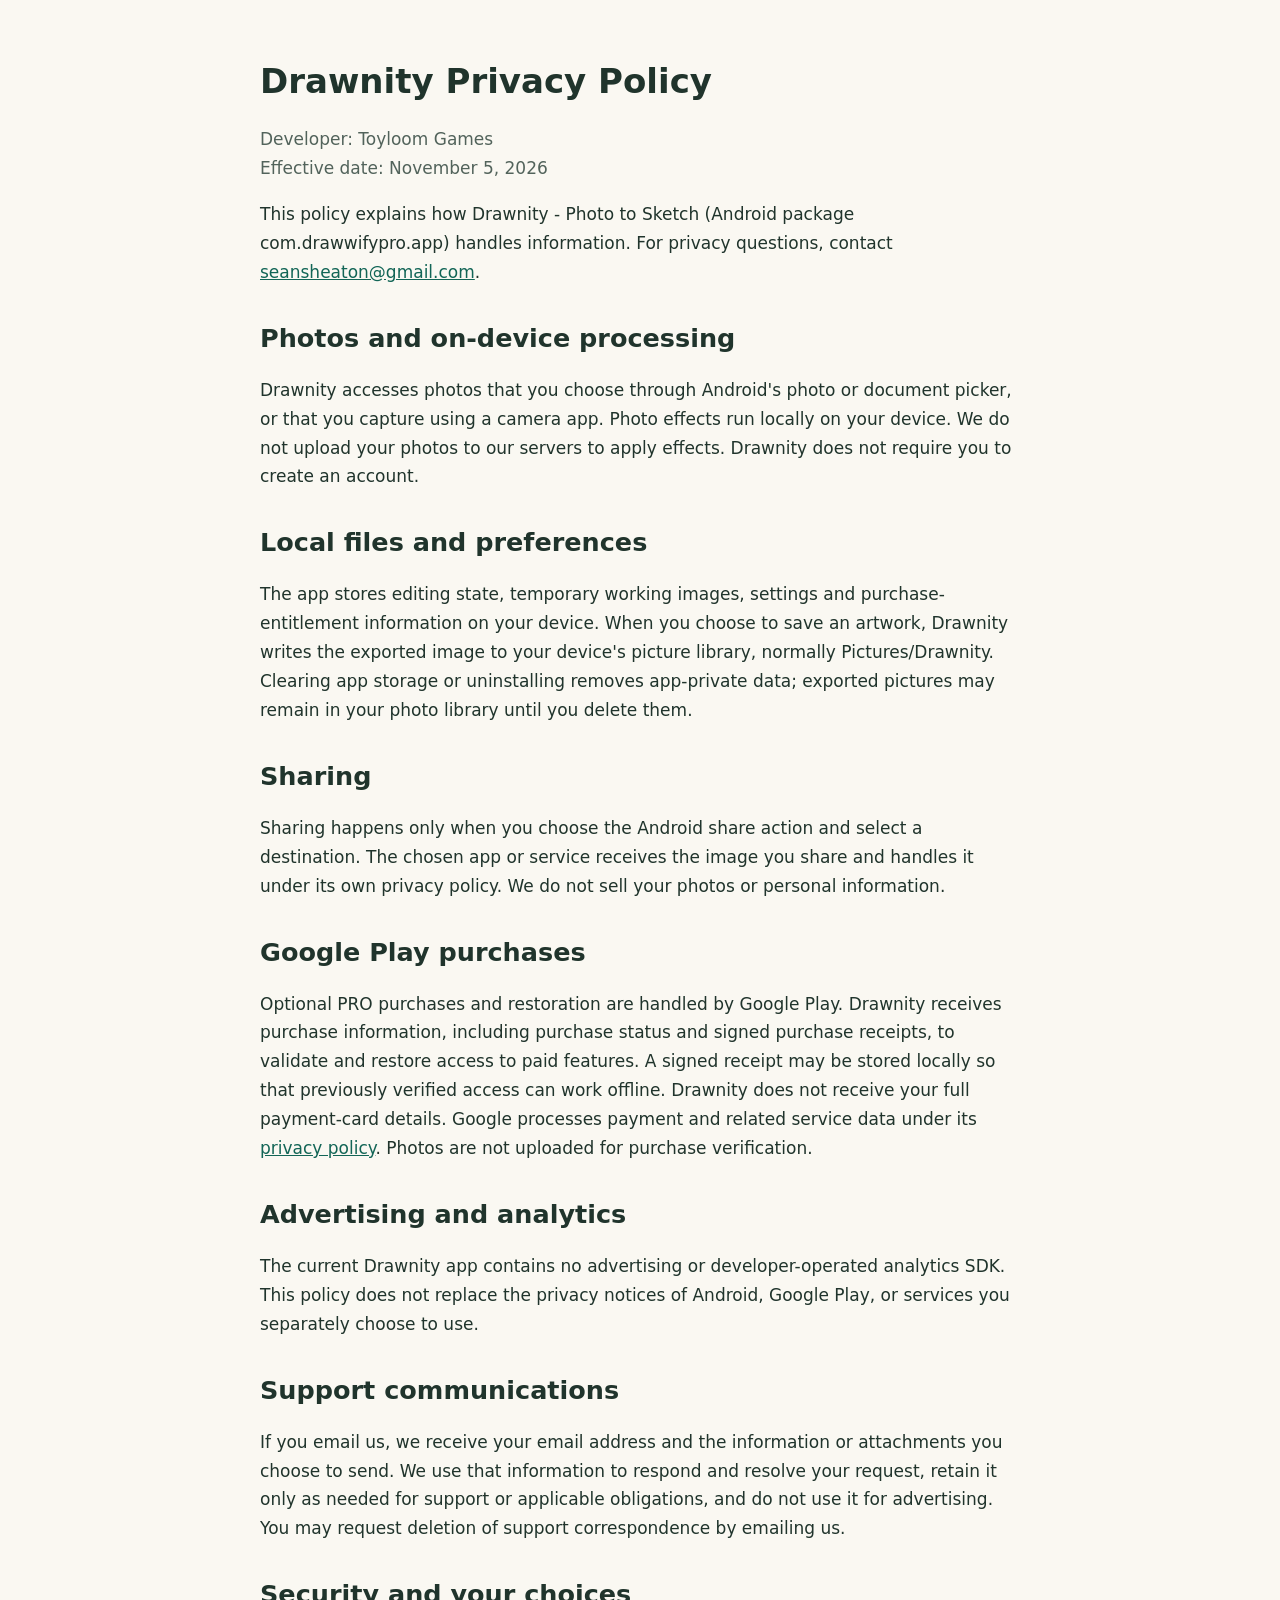
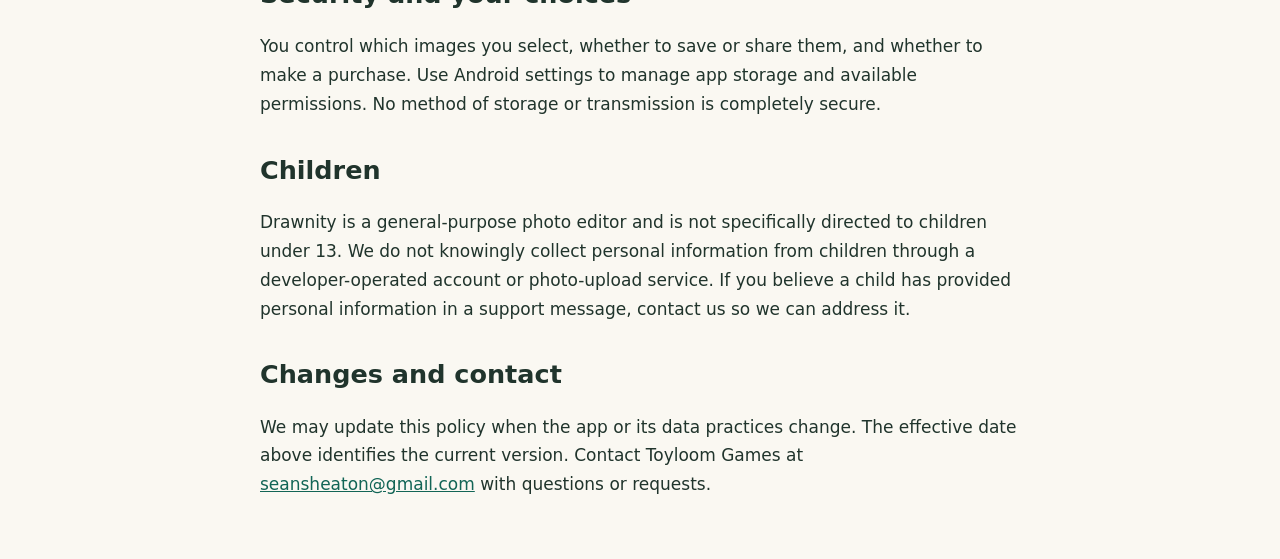
==== drawnity/privacy.html @ f792dfb7 "docs: publish Drawnity privacy policy" ====
<!doctype html>
<html lang="en"><meta charset="utf-8"><meta name="viewport" content="width=device-width,initial-scale=1"><title>Drawnity Privacy Policy — Toyloom Games</title>
<style>body{max-width:760px;margin:60px auto;padding:0 24px;background:#faf8f2;color:#20342c;font:17px/1.7 system-ui,sans-serif}h1,h2{line-height:1.25}h2{margin-top:36px}a{color:#126556}.date{color:#52635b}</style>
<main><h1>Drawnity Privacy Policy</h1><p class="date">Developer: Toyloom Games<br>Effective date: November 5, 2026</p>
<p>This policy explains how Drawnity - Photo to Sketch (Android package com.drawwifypro.app) handles information. For privacy questions, contact <a href="mailto:seansheaton@gmail.com">seansheaton@gmail.com</a>.</p>
<h2>Photos and on-device processing</h2><p>Drawnity accesses photos that you choose through Android's photo or document picker, or that you capture using a camera app. Photo effects run locally on your device. We do not upload your photos to our servers to apply effects. Drawnity does not require you to create an account.</p>
<h2>Local files and preferences</h2><p>The app stores editing state, temporary working images, settings and purchase-entitlement information on your device. When you choose to save an artwork, Drawnity writes the exported image to your device's picture library, normally Pictures/Drawnity. Clearing app storage or uninstalling removes app-private data; exported pictures may remain in your photo library until you delete them.</p>
<h2>Sharing</h2><p>Sharing happens only when you choose the Android share action and select a destination. The chosen app or service receives the image you share and handles it under its own privacy policy. We do not sell your photos or personal information.</p>
<h2>Google Play purchases</h2><p>Optional PRO purchases and restoration are handled by Google Play. Drawnity receives purchase information, including purchase status and signed purchase receipts, to validate and restore access to paid features. A signed receipt may be stored locally so that previously verified access can work offline. Drawnity does not receive your full payment-card details. Google processes payment and related service data under its <a href="https://policies.google.com/privacy">privacy policy</a>. Photos are not uploaded for purchase verification.</p>
<h2>Advertising and analytics</h2><p>The current Drawnity app contains no advertising or developer-operated analytics SDK. This policy does not replace the privacy notices of Android, Google Play, or services you separately choose to use.</p>
<h2>Support communications</h2><p>If you email us, we receive your email address and the information or attachments you choose to send. We use that information to respond and resolve your request, retain it only as needed for support or applicable obligations, and do not use it for advertising. You may request deletion of support correspondence by emailing us.</p>
<h2>Security and your choices</h2><p>You control which images you select, whether to save or share them, and whether to make a purchase. Use Android settings to manage app storage and available permissions. No method of storage or transmission is completely secure.</p>
<h2>Children</h2><p>Drawnity is a general-purpose photo editor and is not specifically directed to children under 13. We do not knowingly collect personal information from children through a developer-operated account or photo-upload service. If you believe a child has provided personal information in a support message, contact us so we can address it.</p>
<h2>Changes and contact</h2><p>We may update this policy when the app or its data practices change. The effective date above identifies the current version. Contact Toyloom Games at <a href="mailto:seansheaton@gmail.com">seansheaton@gmail.com</a> with questions or requests.</p></main></html>
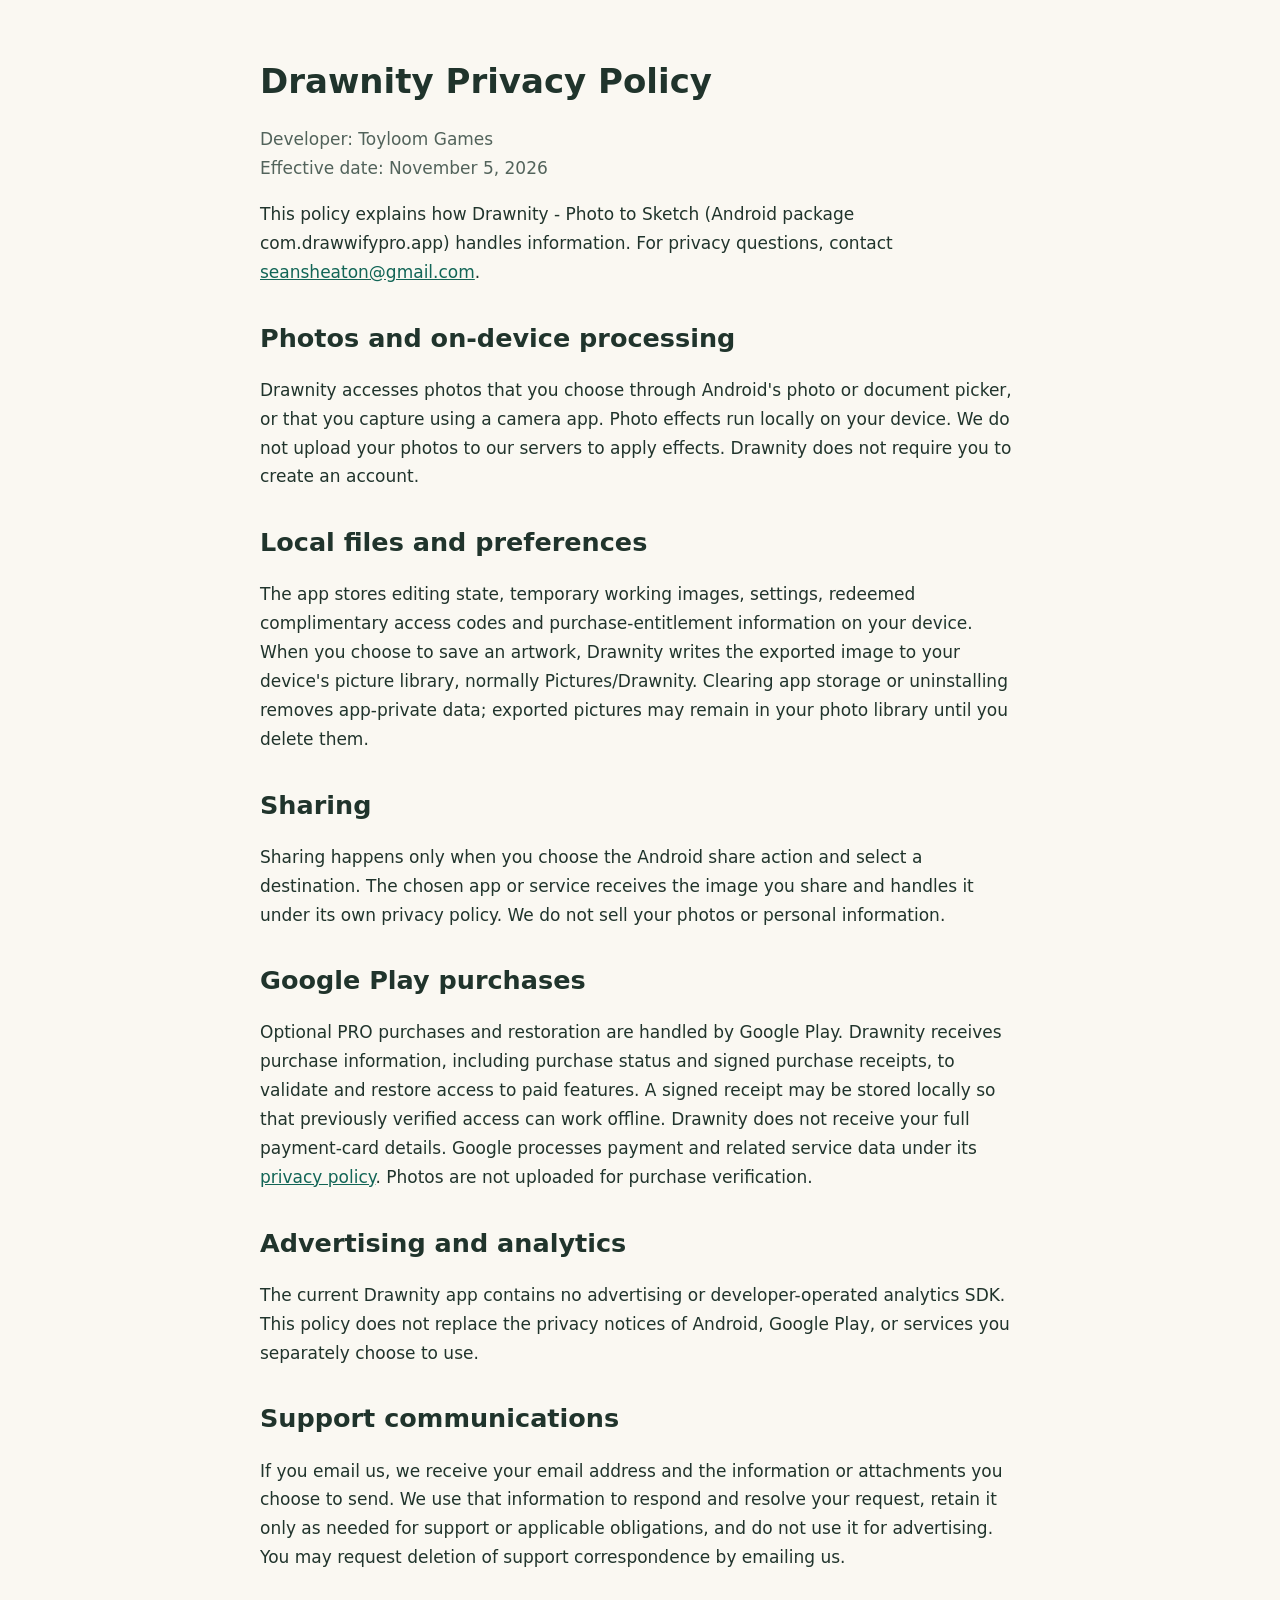
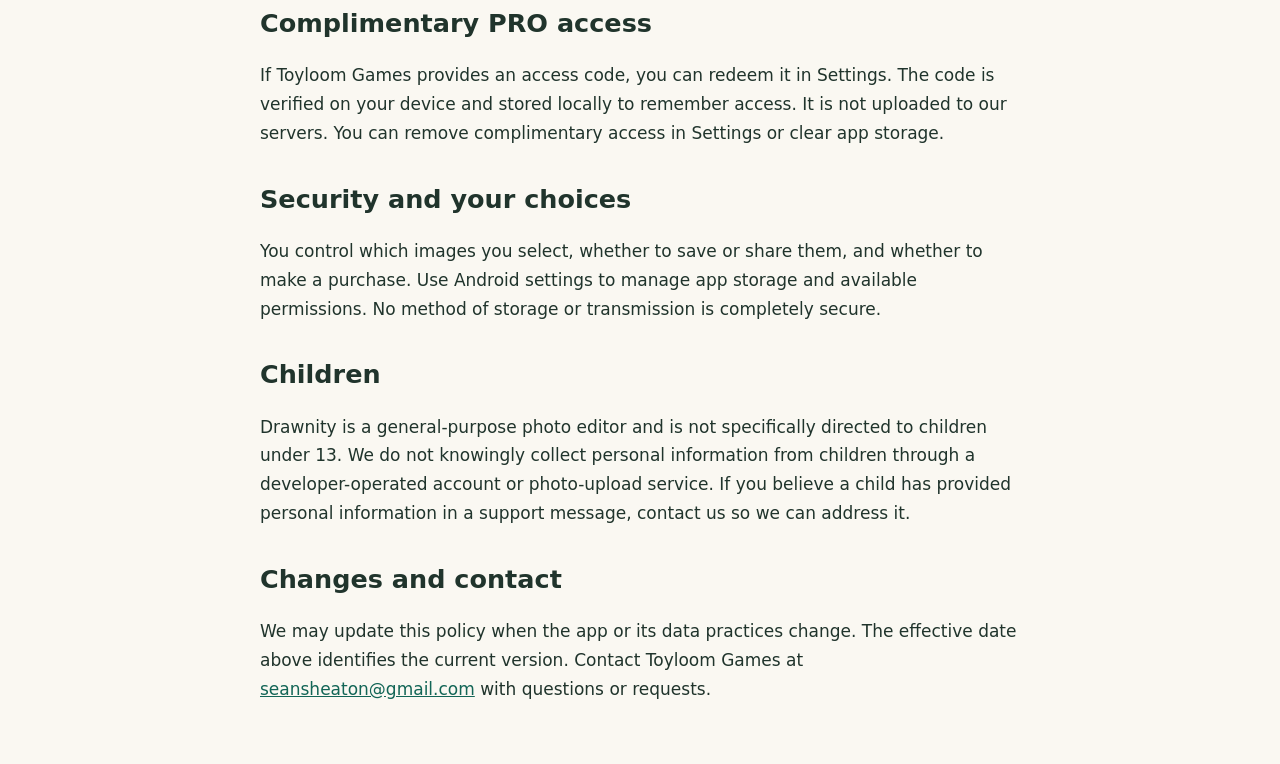
==== commit a2d31b32: "Document local complimentary PRO access codes" ====
--- a/drawnity/privacy.html
+++ b/drawnity/privacy.html
@@ -4,11 +4,12 @@
 <main><h1>Drawnity Privacy Policy</h1><p class="date">Developer: Toyloom Games<br>Effective date: November 5, 2026</p>
 <p>This policy explains how Drawnity - Photo to Sketch (Android package com.drawwifypro.app) handles information. For privacy questions, contact <a href="mailto:seansheaton@gmail.com">seansheaton@gmail.com</a>.</p>
 <h2>Photos and on-device processing</h2><p>Drawnity accesses photos that you choose through Android's photo or document picker, or that you capture using a camera app. Photo effects run locally on your device. We do not upload your photos to our servers to apply effects. Drawnity does not require you to create an account.</p>
-<h2>Local files and preferences</h2><p>The app stores editing state, temporary working images, settings and purchase-entitlement information on your device. When you choose to save an artwork, Drawnity writes the exported image to your device's picture library, normally Pictures/Drawnity. Clearing app storage or uninstalling removes app-private data; exported pictures may remain in your photo library until you delete them.</p>
+<h2>Local files and preferences</h2><p>The app stores editing state, temporary working images, settings, redeemed complimentary access codes and purchase-entitlement information on your device. When you choose to save an artwork, Drawnity writes the exported image to your device's picture library, normally Pictures/Drawnity. Clearing app storage or uninstalling removes app-private data; exported pictures may remain in your photo library until you delete them.</p>
 <h2>Sharing</h2><p>Sharing happens only when you choose the Android share action and select a destination. The chosen app or service receives the image you share and handles it under its own privacy policy. We do not sell your photos or personal information.</p>
 <h2>Google Play purchases</h2><p>Optional PRO purchases and restoration are handled by Google Play. Drawnity receives purchase information, including purchase status and signed purchase receipts, to validate and restore access to paid features. A signed receipt may be stored locally so that previously verified access can work offline. Drawnity does not receive your full payment-card details. Google processes payment and related service data under its <a href="https://policies.google.com/privacy">privacy policy</a>. Photos are not uploaded for purchase verification.</p>
 <h2>Advertising and analytics</h2><p>The current Drawnity app contains no advertising or developer-operated analytics SDK. This policy does not replace the privacy notices of Android, Google Play, or services you separately choose to use.</p>
 <h2>Support communications</h2><p>If you email us, we receive your email address and the information or attachments you choose to send. We use that information to respond and resolve your request, retain it only as needed for support or applicable obligations, and do not use it for advertising. You may request deletion of support correspondence by emailing us.</p>
+<h2>Complimentary PRO access</h2><p>If Toyloom Games provides an access code, you can redeem it in Settings. The code is verified on your device and stored locally to remember access. It is not uploaded to our servers. You can remove complimentary access in Settings or clear app storage.</p>
 <h2>Security and your choices</h2><p>You control which images you select, whether to save or share them, and whether to make a purchase. Use Android settings to manage app storage and available permissions. No method of storage or transmission is completely secure.</p>
 <h2>Children</h2><p>Drawnity is a general-purpose photo editor and is not specifically directed to children under 13. We do not knowingly collect personal information from children through a developer-operated account or photo-upload service. If you believe a child has provided personal information in a support message, contact us so we can address it.</p>
 <h2>Changes and contact</h2><p>We may update this policy when the app or its data practices change. The effective date above identifies the current version. Contact Toyloom Games at <a href="mailto:seansheaton@gmail.com">seansheaton@gmail.com</a> with questions or requests.</p></main></html>
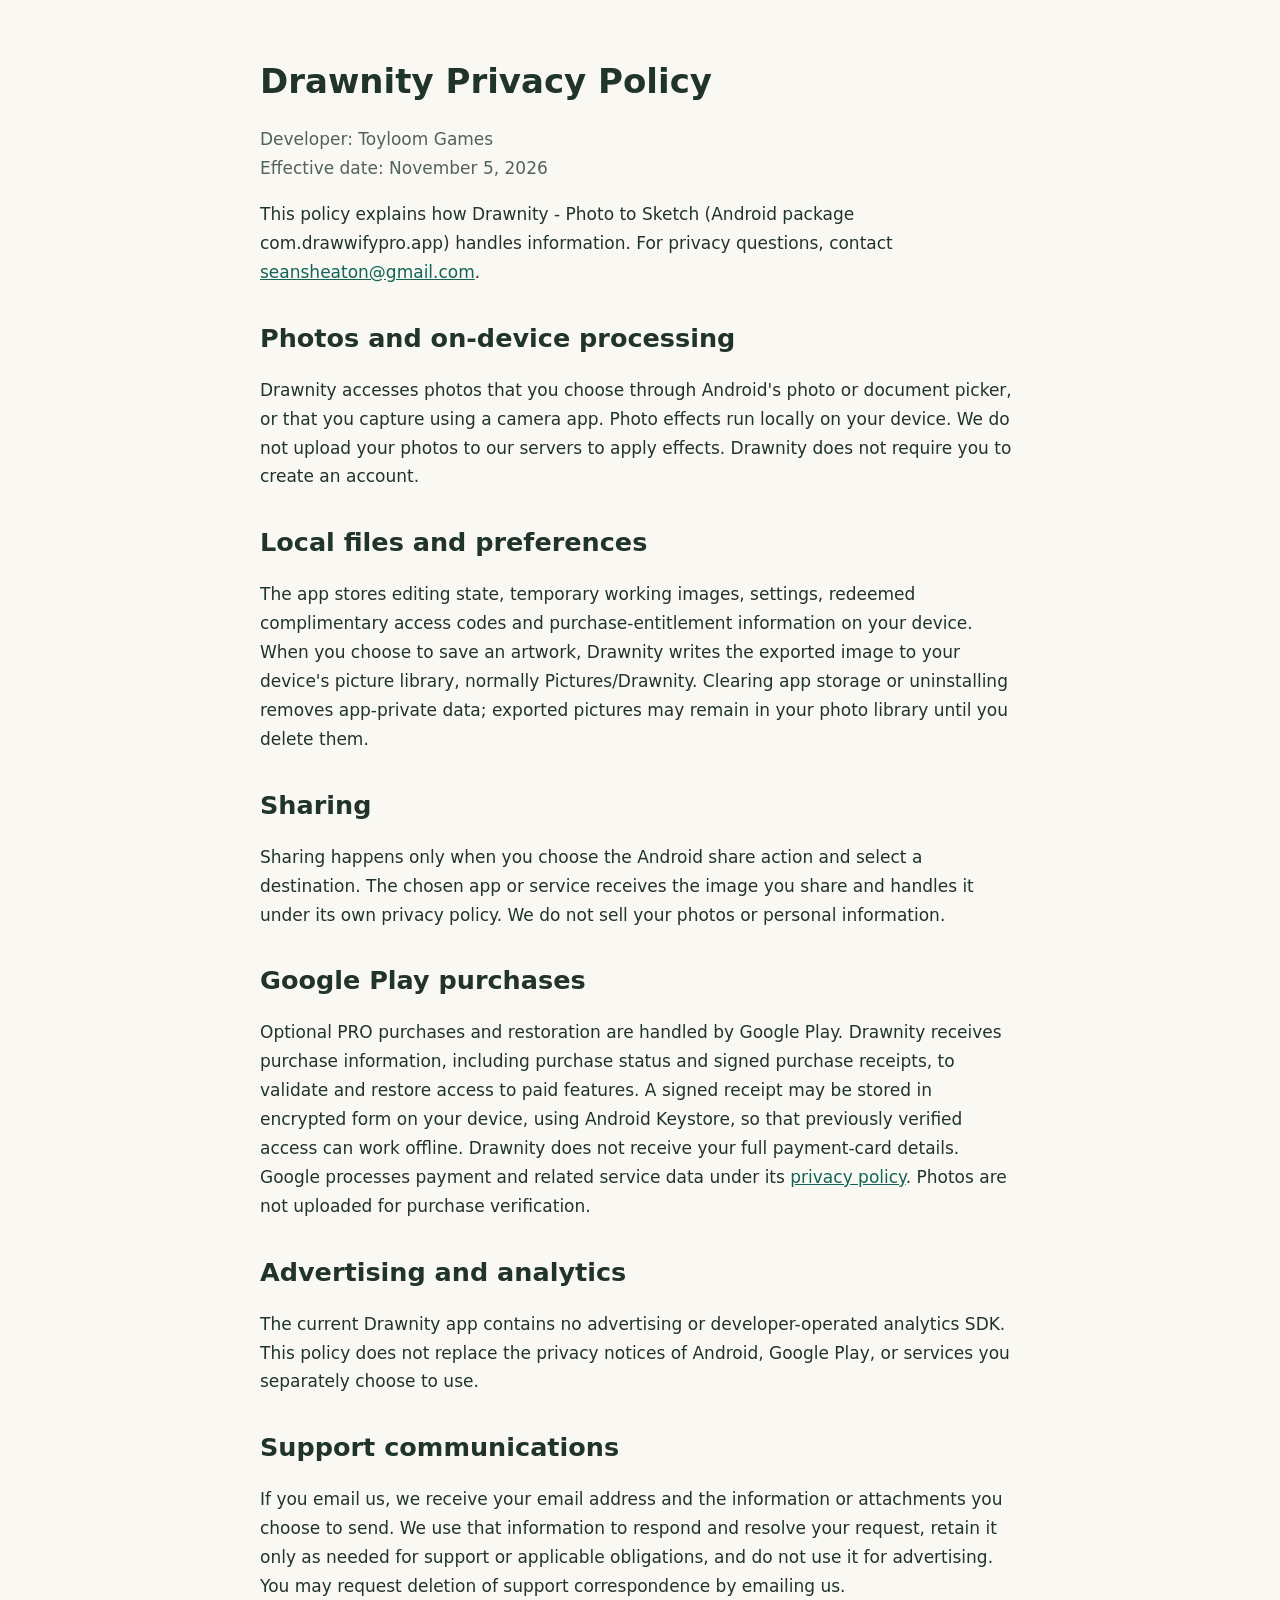
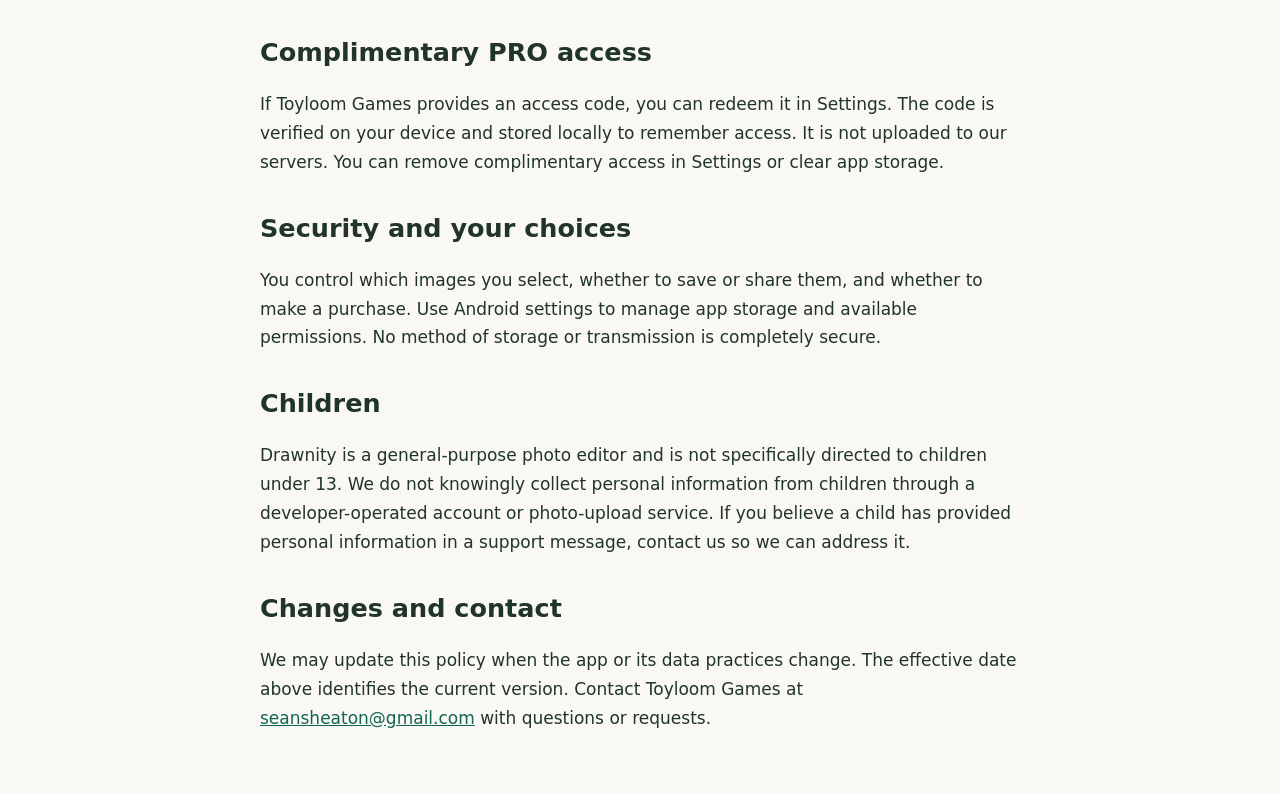
==== commit c95fbf70: "Clarify encrypted on-device purchase receipts" ====
--- a/drawnity/privacy.html
+++ b/drawnity/privacy.html
@@ -6,7 +6,7 @@
 <h2>Photos and on-device processing</h2><p>Drawnity accesses photos that you choose through Android's photo or document picker, or that you capture using a camera app. Photo effects run locally on your device. We do not upload your photos to our servers to apply effects. Drawnity does not require you to create an account.</p>
 <h2>Local files and preferences</h2><p>The app stores editing state, temporary working images, settings, redeemed complimentary access codes and purchase-entitlement information on your device. When you choose to save an artwork, Drawnity writes the exported image to your device's picture library, normally Pictures/Drawnity. Clearing app storage or uninstalling removes app-private data; exported pictures may remain in your photo library until you delete them.</p>
 <h2>Sharing</h2><p>Sharing happens only when you choose the Android share action and select a destination. The chosen app or service receives the image you share and handles it under its own privacy policy. We do not sell your photos or personal information.</p>
-<h2>Google Play purchases</h2><p>Optional PRO purchases and restoration are handled by Google Play. Drawnity receives purchase information, including purchase status and signed purchase receipts, to validate and restore access to paid features. A signed receipt may be stored locally so that previously verified access can work offline. Drawnity does not receive your full payment-card details. Google processes payment and related service data under its <a href="https://policies.google.com/privacy">privacy policy</a>. Photos are not uploaded for purchase verification.</p>
+<h2>Google Play purchases</h2><p>Optional PRO purchases and restoration are handled by Google Play. Drawnity receives purchase information, including purchase status and signed purchase receipts, to validate and restore access to paid features. A signed receipt may be stored in encrypted form on your device, using Android Keystore, so that previously verified access can work offline. Drawnity does not receive your full payment-card details. Google processes payment and related service data under its <a href="https://policies.google.com/privacy">privacy policy</a>. Photos are not uploaded for purchase verification.</p>
 <h2>Advertising and analytics</h2><p>The current Drawnity app contains no advertising or developer-operated analytics SDK. This policy does not replace the privacy notices of Android, Google Play, or services you separately choose to use.</p>
 <h2>Support communications</h2><p>If you email us, we receive your email address and the information or attachments you choose to send. We use that information to respond and resolve your request, retain it only as needed for support or applicable obligations, and do not use it for advertising. You may request deletion of support correspondence by emailing us.</p>
 <h2>Complimentary PRO access</h2><p>If Toyloom Games provides an access code, you can redeem it in Settings. The code is verified on your device and stored locally to remember access. It is not uploaded to our servers. You can remove complimentary access in Settings or clear app storage.</p>
